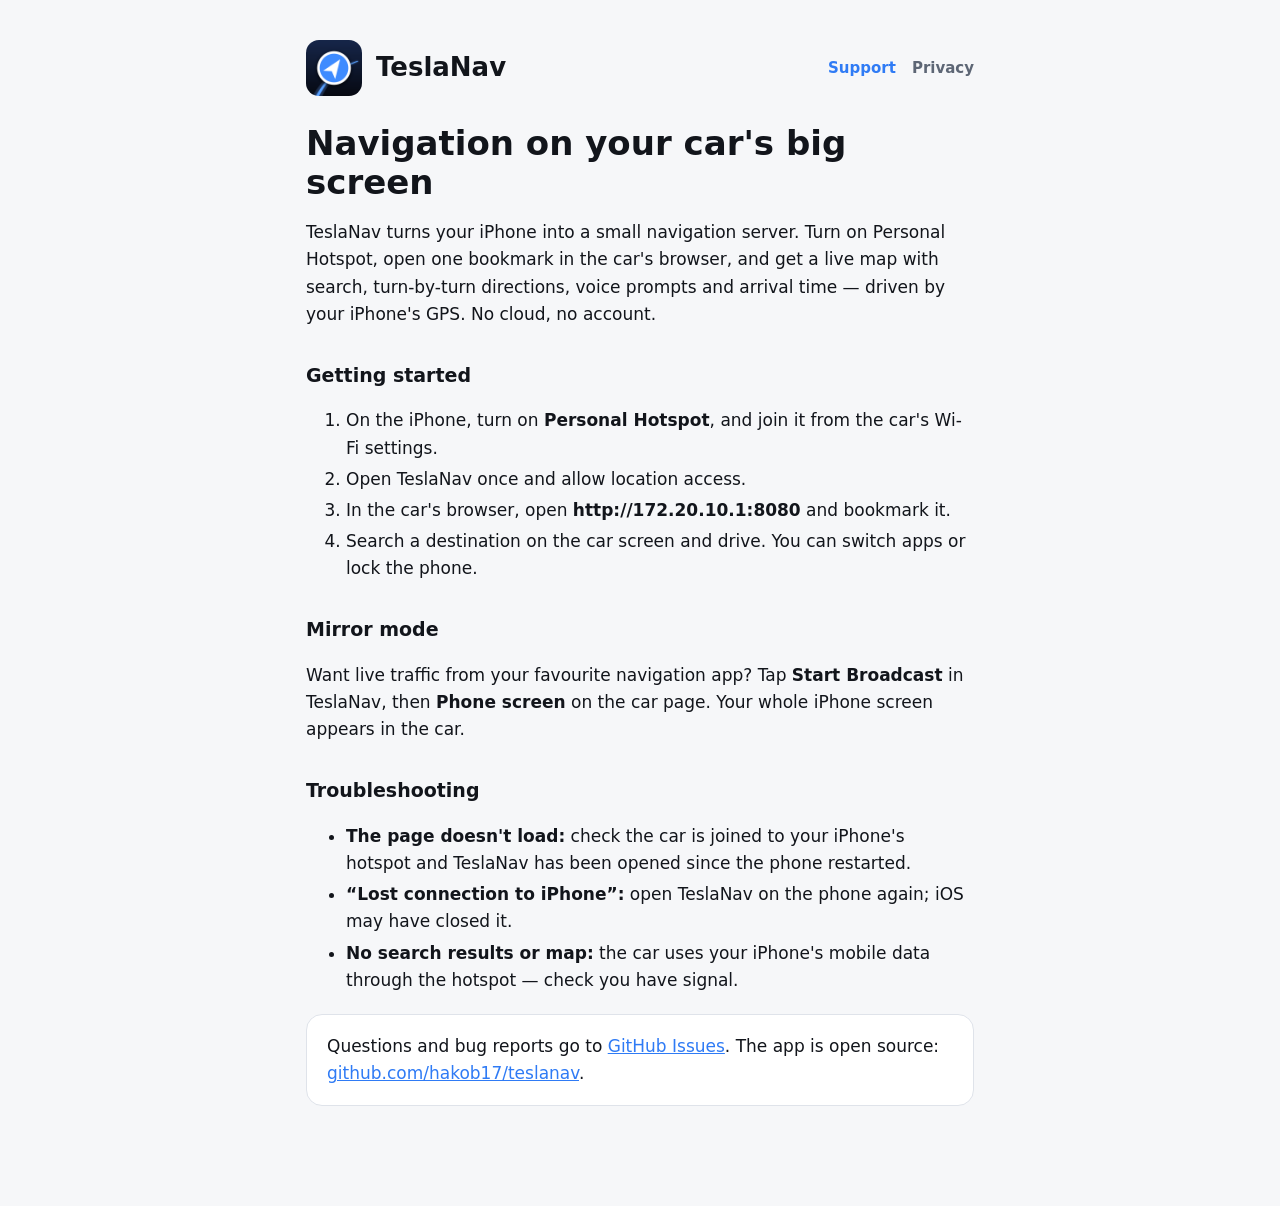
==== docs/index.html @ 1fec1b47 "TeslaNav: iPhone-served navigation for the car's browser Map mode (Leaflet, Nominatim search, OSRM r" ====
<!doctype html>
<html lang="en">
<head>
<meta charset="utf-8">
<meta name="viewport" content="width=device-width,initial-scale=1">
<title>TeslaNav — Support</title>
<meta name="description" content="Navigation on your car's screen, served from your iPhone over Personal Hotspot.">
<link rel="icon" href="icon.png">
<link rel="stylesheet" href="style.css">
</head>
<body>
<main>
  <header>
    <img src="icon.png" alt="">
    <a class="name" href="./">TeslaNav</a>
    <nav><a href="./" aria-current="page">Support</a><a href="privacy.html">Privacy</a></nav>
  </header>

  <h1>Navigation on your car's big screen</h1>
  <p>TeslaNav turns your iPhone into a small navigation server. Turn on Personal Hotspot, open one
  bookmark in the car's browser, and get a live map with search, turn-by-turn directions, voice
  prompts and arrival time — driven by your iPhone's GPS. No cloud, no account.</p>

  <h2>Getting started</h2>
  <ol>
    <li>On the iPhone, turn on <b>Personal Hotspot</b>, and join it from the car's Wi-Fi settings.</li>
    <li>Open TeslaNav once and allow location access.</li>
    <li>In the car's browser, open <b>http://172.20.10.1:8080</b> and bookmark it.</li>
    <li>Search a destination on the car screen and drive. You can switch apps or lock the phone.</li>
  </ol>

  <h2>Mirror mode</h2>
  <p>Want live traffic from your favourite navigation app? Tap <b>Start Broadcast</b> in TeslaNav,
  then <b>Phone screen</b> on the car page. Your whole iPhone screen appears in the car.</p>

  <h2>Troubleshooting</h2>
  <ul>
    <li><b>The page doesn't load:</b> check the car is joined to your iPhone's hotspot and TeslaNav has been opened since the phone restarted.</li>
    <li><b>“Lost connection to iPhone”:</b> open TeslaNav on the phone again; iOS may have closed it.</li>
    <li><b>No search results or map:</b> the car uses your iPhone's mobile data through the hotspot — check you have signal.</li>
  </ul>

  <div class="panel">
    Questions and bug reports go to
    <a href="https://github.com/hakob17/teslanav/issues">GitHub Issues</a>.
    The app is open source: <a href="https://github.com/hakob17/teslanav">github.com/hakob17/teslanav</a>.
  </div>
</main>
</body>
</html>
---- docs/style.css ----
:root { --bg:#f6f7f9; --panel:#fff; --ink:#12151b; --muted:#5d6675; --line:#dfe3ea; --accent:#2f7bf5; }
@media (prefers-color-scheme: dark) { :root { --bg:#0d1015; --panel:#161b23; --ink:#eef1f6; --muted:#9aa4b2; --line:#2a313c; --accent:#5c9bff; } }
* { box-sizing: border-box; }
body { margin: 0; background: var(--bg); color: var(--ink); font: 17px/1.6 -apple-system, system-ui, "Segoe UI", Roboto, sans-serif; }
main { max-width: 700px; margin: 0 auto; padding: 40px 16px 80px; }
header { display: flex; align-items: center; gap: 14px; margin-bottom: 28px; flex-wrap: wrap; }
header img { width: 56px; height: 56px; border-radius: 13px; }
header a.name { font-weight: 800; font-size: 26px; color: var(--ink); text-decoration: none; }
nav { margin-left: auto; display: flex; gap: 16px; }
nav a { color: var(--muted); text-decoration: none; font-weight: 600; font-size: 15px; }
nav a[aria-current] { color: var(--accent); }
h1 { font-size: 34px; line-height: 1.15; margin: 0 0 8px; }
h2 { font-size: 19px; margin: 32px 0 6px; }
.meta { color: var(--muted); font-size: 14px; }
.panel { background: var(--panel); border: 1px solid var(--line); border-radius: 16px; padding: 18px 20px; margin: 20px 0; }
a { color: var(--accent); }
li { margin: 4px 0; }
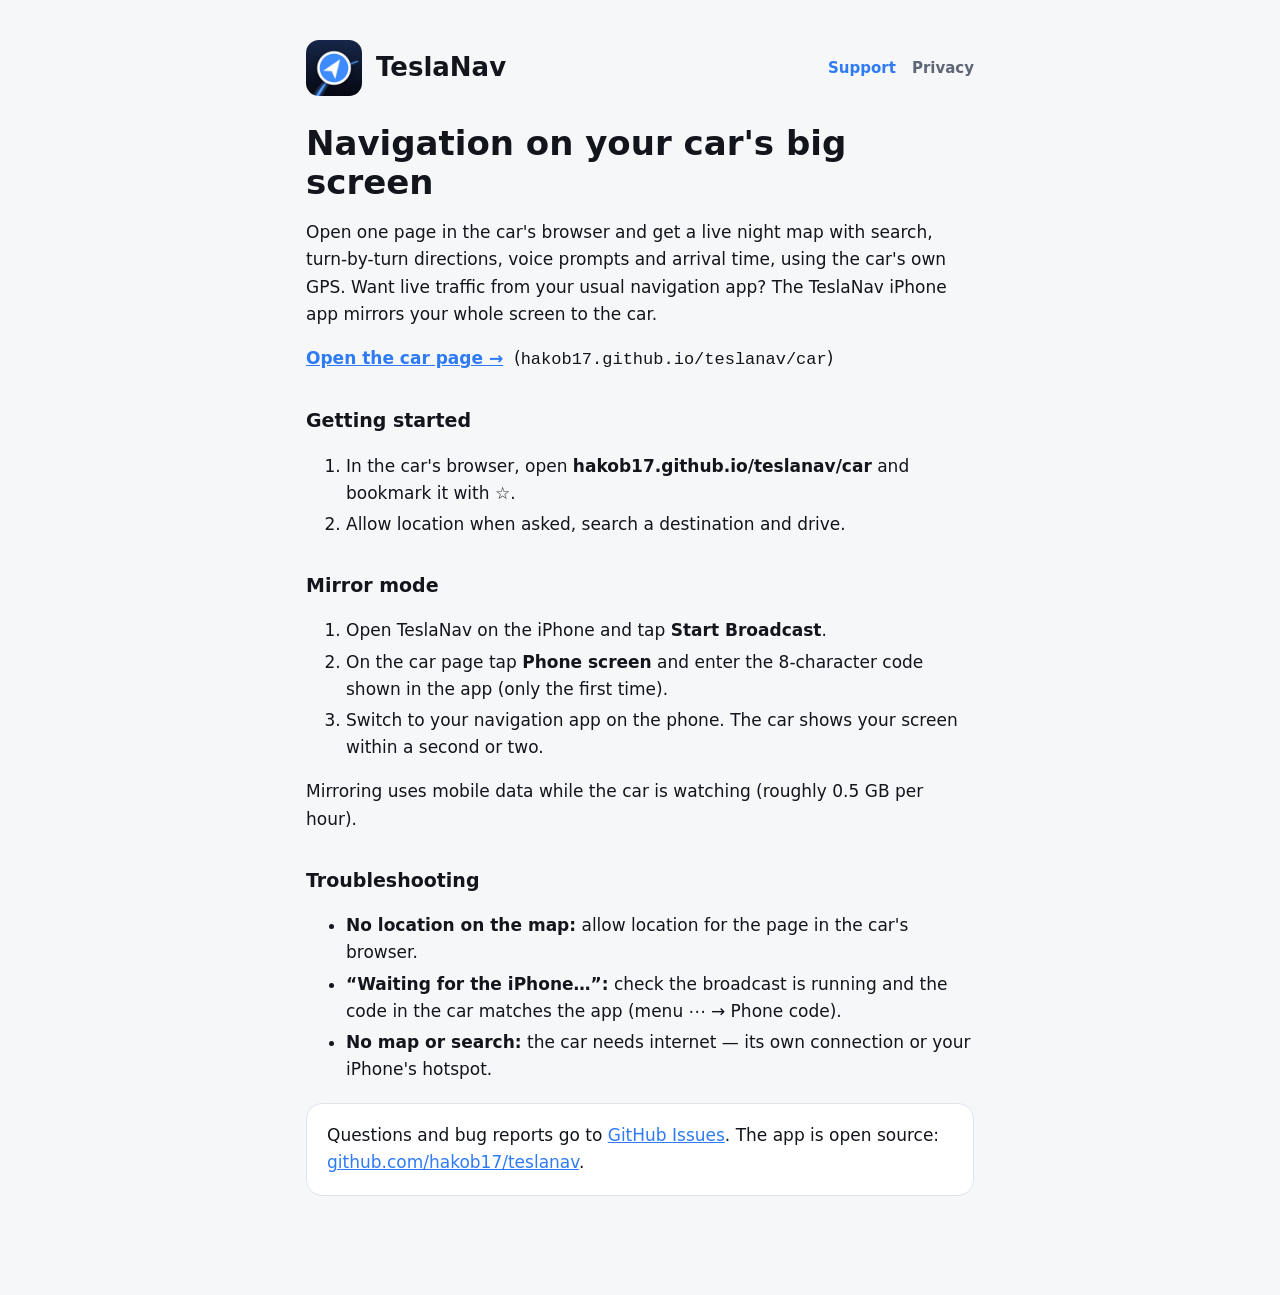
==== commit 1f9b12c3: "Mirror mode through a Cloudflare relay; Map mode runs in the car The Tesla browser refuses private a" ====
--- a/docs/index.html
+++ b/docs/index.html
@@ -17,27 +17,31 @@
   </header>
 
   <h1>Navigation on your car's big screen</h1>
-  <p>TeslaNav turns your iPhone into a small navigation server. Turn on Personal Hotspot, open one
-  bookmark in the car's browser, and get a live map with search, turn-by-turn directions, voice
-  prompts and arrival time — driven by your iPhone's GPS. No cloud, no account.</p>
+  <p>Open one page in the car's browser and get a live night map with search, turn-by-turn
+  directions, voice prompts and arrival time, using the car's own GPS. Want live traffic from
+  your usual navigation app? The TeslaNav iPhone app mirrors your whole screen to the car.</p>
+
+  <p><a href="car/"><b>Open the car page →</b></a> &nbsp;(<code>hakob17.github.io/teslanav/car</code>)</p>
 
   <h2>Getting started</h2>
   <ol>
-    <li>On the iPhone, turn on <b>Personal Hotspot</b>, and join it from the car's Wi-Fi settings.</li>
-    <li>Open TeslaNav once and allow location access.</li>
-    <li>In the car's browser, open <b>http://172.20.10.1:8080</b> and bookmark it.</li>
-    <li>Search a destination on the car screen and drive. You can switch apps or lock the phone.</li>
+    <li>In the car's browser, open <b>hakob17.github.io/teslanav/car</b> and bookmark it with ☆.</li>
+    <li>Allow location when asked, search a destination and drive.</li>
   </ol>
 
   <h2>Mirror mode</h2>
-  <p>Want live traffic from your favourite navigation app? Tap <b>Start Broadcast</b> in TeslaNav,
-  then <b>Phone screen</b> on the car page. Your whole iPhone screen appears in the car.</p>
+  <ol>
+    <li>Open TeslaNav on the iPhone and tap <b>Start Broadcast</b>.</li>
+    <li>On the car page tap <b>Phone screen</b> and enter the 8-character code shown in the app (only the first time).</li>
+    <li>Switch to your navigation app on the phone. The car shows your screen within a second or two.</li>
+  </ol>
+  <p>Mirroring uses mobile data while the car is watching (roughly 0.5 GB per hour).</p>
 
   <h2>Troubleshooting</h2>
   <ul>
-    <li><b>The page doesn't load:</b> check the car is joined to your iPhone's hotspot and TeslaNav has been opened since the phone restarted.</li>
-    <li><b>“Lost connection to iPhone”:</b> open TeslaNav on the phone again; iOS may have closed it.</li>
-    <li><b>No search results or map:</b> the car uses your iPhone's mobile data through the hotspot — check you have signal.</li>
+    <li><b>No location on the map:</b> allow location for the page in the car's browser.</li>
+    <li><b>“Waiting for the iPhone…”:</b> check the broadcast is running and the code in the car matches the app (menu ⋯ → Phone code).</li>
+    <li><b>No map or search:</b> the car needs internet — its own connection or your iPhone's hotspot.</li>
   </ul>
 
   <div class="panel">
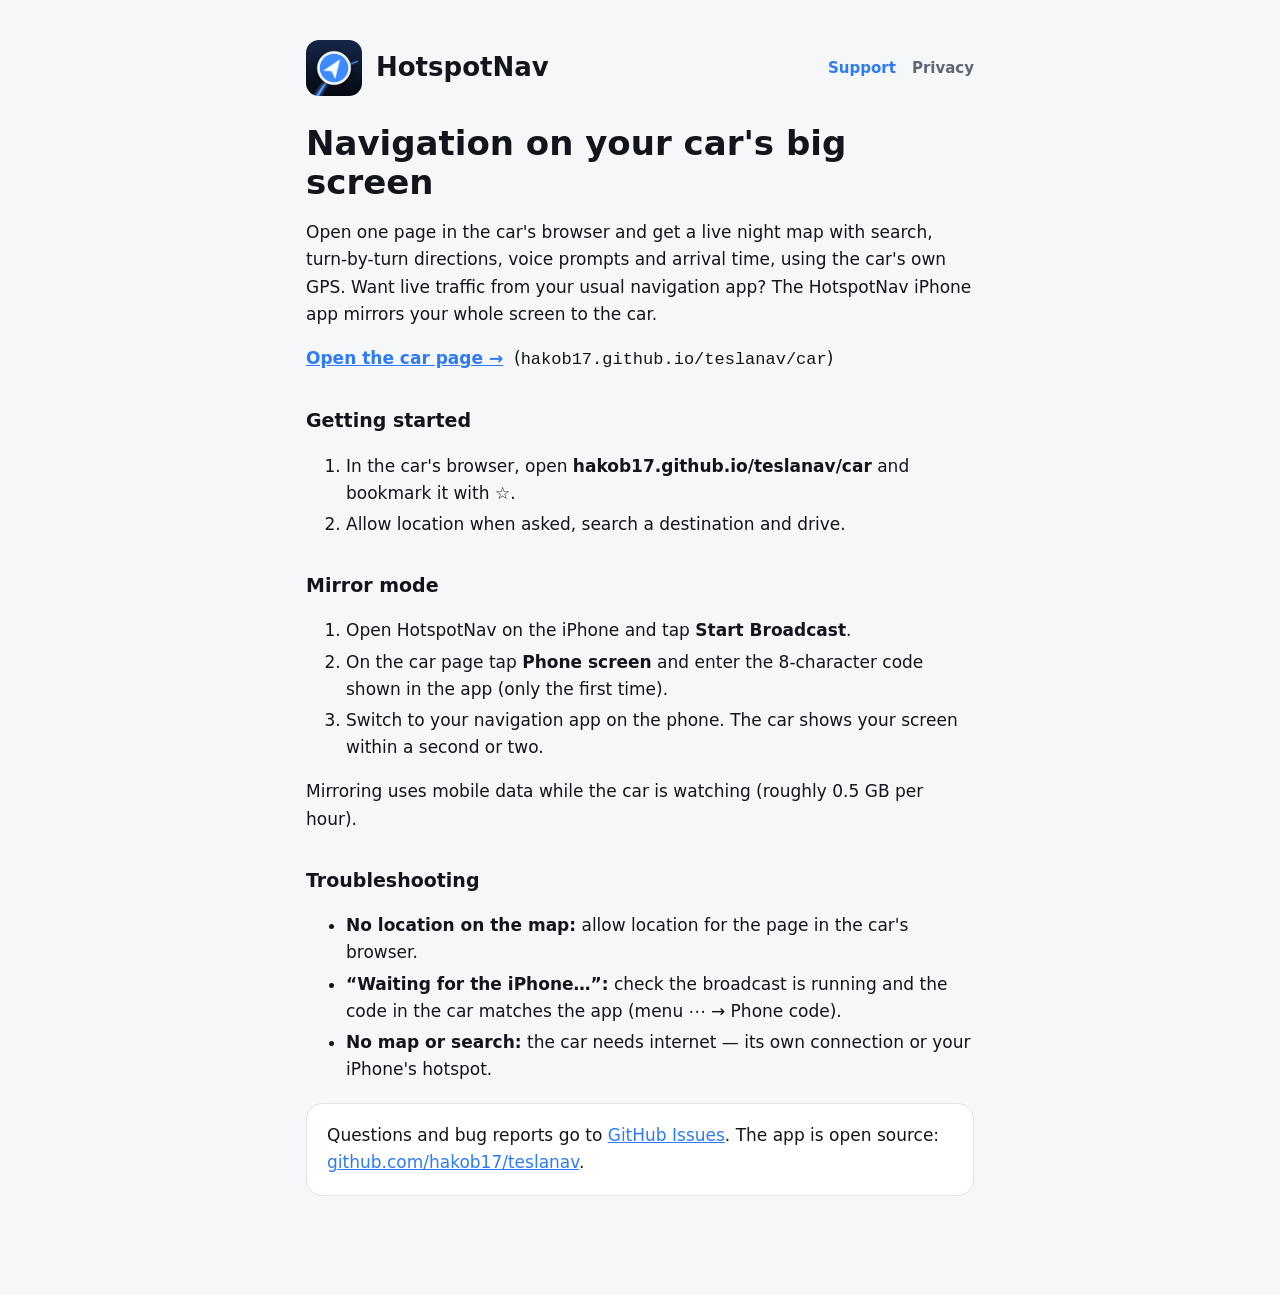
==== commit 7f5e4caf: "Rename app to HotspotNav Co-Authored-By: Claude Opus 5.5 <noreply@anthropic.com>" ====
--- a/docs/index.html
+++ b/docs/index.html
@@ -3,7 +3,7 @@
 <head>
 <meta charset="utf-8">
 <meta name="viewport" content="width=device-width,initial-scale=1">
-<title>TeslaNav — Support</title>
+<title>HotspotNav — Support</title>
 <meta name="description" content="Navigation on your car's screen, served from your iPhone over Personal Hotspot.">
 <link rel="icon" href="icon.png">
 <link rel="stylesheet" href="style.css">
@@ -12,14 +12,14 @@
 <main>
   <header>
     <img src="icon.png" alt="">
-    <a class="name" href="./">TeslaNav</a>
+    <a class="name" href="./">HotspotNav</a>
     <nav><a href="./" aria-current="page">Support</a><a href="privacy.html">Privacy</a></nav>
   </header>
 
   <h1>Navigation on your car's big screen</h1>
   <p>Open one page in the car's browser and get a live night map with search, turn-by-turn
   directions, voice prompts and arrival time, using the car's own GPS. Want live traffic from
-  your usual navigation app? The TeslaNav iPhone app mirrors your whole screen to the car.</p>
+  your usual navigation app? The HotspotNav iPhone app mirrors your whole screen to the car.</p>
 
   <p><a href="car/"><b>Open the car page →</b></a> &nbsp;(<code>hakob17.github.io/teslanav/car</code>)</p>
 
@@ -31,7 +31,7 @@
 
   <h2>Mirror mode</h2>
   <ol>
-    <li>Open TeslaNav on the iPhone and tap <b>Start Broadcast</b>.</li>
+    <li>Open HotspotNav on the iPhone and tap <b>Start Broadcast</b>.</li>
     <li>On the car page tap <b>Phone screen</b> and enter the 8-character code shown in the app (only the first time).</li>
     <li>Switch to your navigation app on the phone. The car shows your screen within a second or two.</li>
   </ol>
